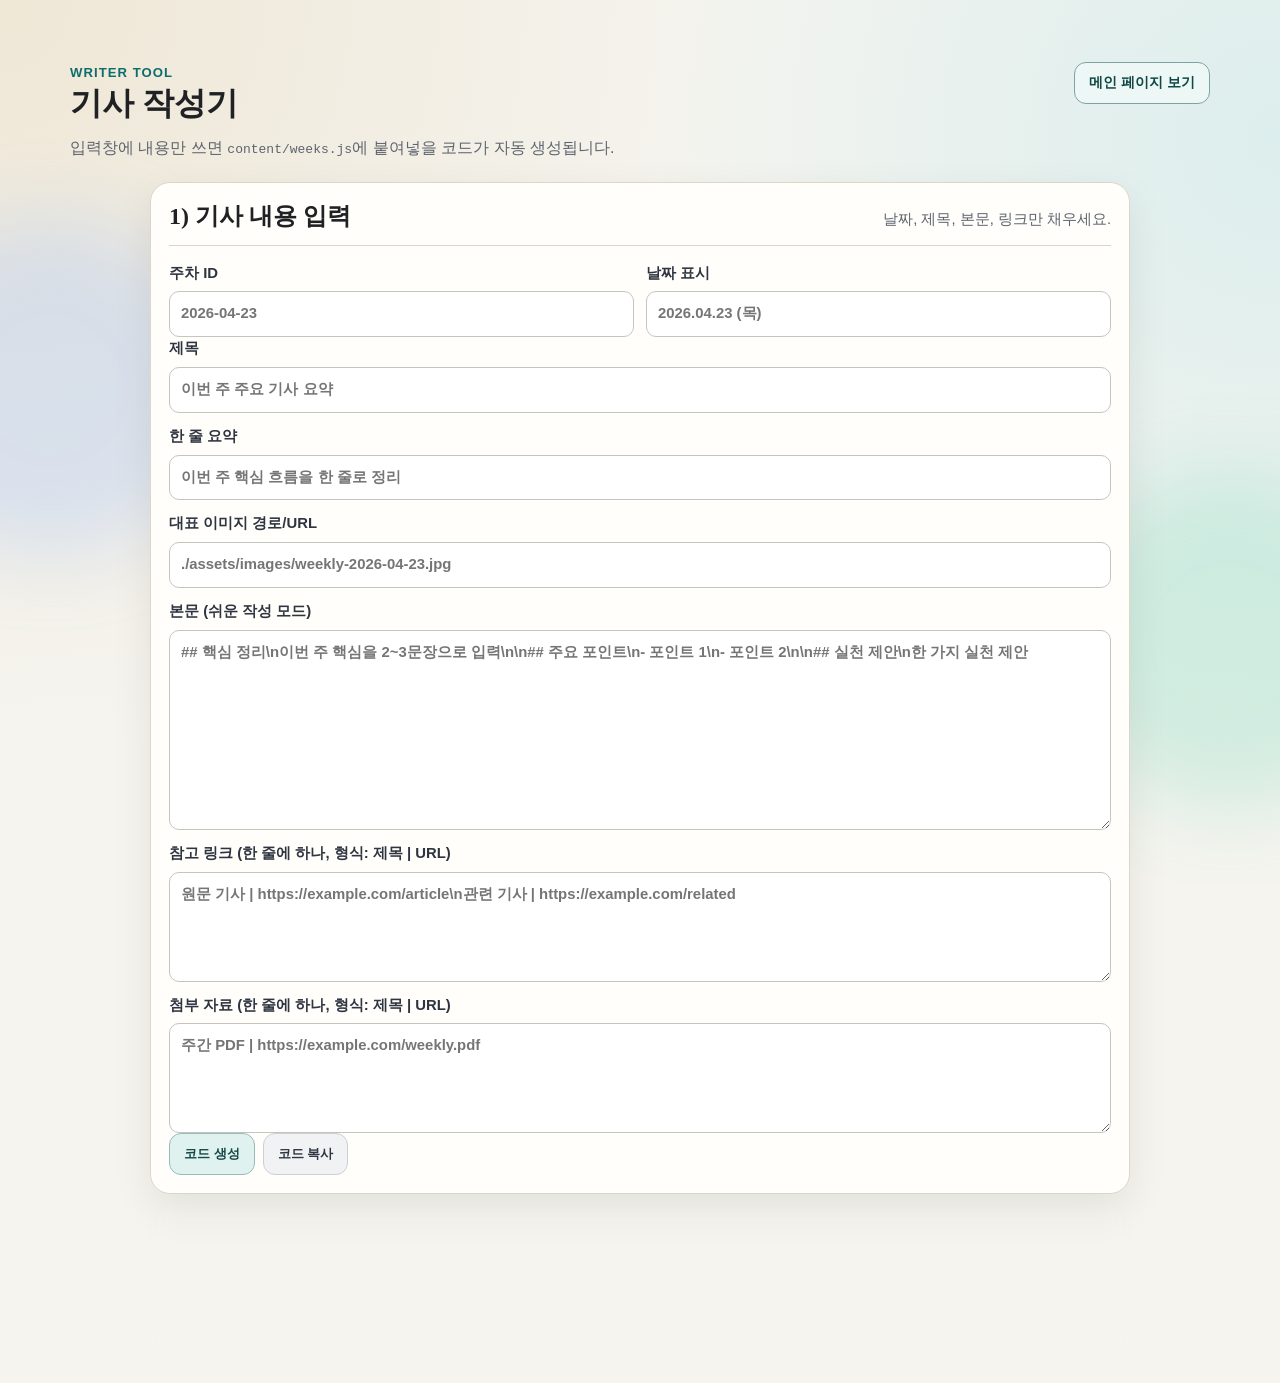
==== write.html @ 66817bb6 "Add easy article writer page and text-based article layout" ====
<!doctype html>
<html lang="ko">
  <head>
    <meta charset="UTF-8" />
    <meta name="viewport" content="width=device-width, initial-scale=1.0" />
    <title>기사 작성기 | 주간 기사 공유 플랫폼</title>
    <meta name="description" content="주간 기사 공유용 글을 쉽게 작성해 weeks.js 코드로 변환" />
    <link rel="stylesheet" href="./assets/styles.css" />
  </head>
  <body>
    <div class="bg-orb orb-1"></div>
    <div class="bg-orb orb-2"></div>

    <header class="site-header">
      <div class="site-header-top">
        <div>
          <p class="eyebrow">Writer Tool</p>
          <h1>기사 작성기</h1>
          <p class="site-intro">
            입력창에 내용만 쓰면 <code>content/weeks.js</code>에 붙여넣을 코드가 자동 생성됩니다.
          </p>
        </div>
        <a class="quick-link" href="./index.html">메인 페이지 보기</a>
      </div>
    </header>

    <main class="writer-layout">
      <section class="panel">
        <div class="panel-header">
          <h2>1) 기사 내용 입력</h2>
          <p class="subtle">날짜, 제목, 본문, 링크만 채우세요.</p>
        </div>

        <div class="writer-grid two">
          <label>
            주차 ID
            <input id="id" type="text" placeholder="2026-04-23" />
          </label>
          <label>
            날짜 표시
            <input id="dateLabel" type="text" placeholder="2026.04.23 (목)" />
          </label>
        </div>

        <div class="writer-grid">
          <label>
            제목
            <input id="title" type="text" placeholder="이번 주 주요 기사 요약" />
          </label>

          <label>
            한 줄 요약
            <input id="summary" type="text" placeholder="이번 주 핵심 흐름을 한 줄로 정리" />
          </label>

          <label>
            대표 이미지 경로/URL
            <input id="coverImage" type="text" placeholder="./assets/images/weekly-2026-04-23.jpg" />
          </label>

          <label>
            본문 (쉬운 작성 모드)
            <textarea
              id="articleText"
              class="article-input"
              placeholder="## 핵심 정리\n이번 주 핵심을 2~3문장으로 입력\n\n## 주요 포인트\n- 포인트 1\n- 포인트 2\n\n## 실천 제안\n한 가지 실천 제안"
            ></textarea>
          </label>

          <label>
            참고 링크 (한 줄에 하나, 형식: 제목 | URL)
            <textarea id="links" placeholder="원문 기사 | https://example.com/article\n관련 기사 | https://example.com/related"></textarea>
          </label>

          <label>
            첨부 자료 (한 줄에 하나, 형식: 제목 | URL)
            <textarea id="attachments" placeholder="주간 PDF | https://example.com/weekly.pdf"></textarea>
          </label>
        </div>

        <div class="writer-actions">
          <button id="generate" type="button">코드 생성</button>
          <button id="copy" type="button" class="secondary">코드 복사</button>
        </div>
      </section>

      <section class="panel">
        <div class="panel-header">
          <h2>2) 생성된 코드</h2>
          <p class="subtle">이 코드를 weeks 배열 맨 위에 붙여넣으세요.</p>
        </div>
        <pre id="snippet" class="snippet-box">아직 생성된 코드가 없습니다.</pre>
      </section>
    </main>

    <script src="./assets/writer.js"></script>
  </body>
</html>
---- assets/styles.css ----
:root {
  --bg: #f5f4ef;
  --panel: #fffdfa;
  --ink: #202124;
  --muted: #5e646e;
  --line: #dbd6ca;
  --accent: #0d6d6d;
  --accent-soft: #e5f3f2;
  --shadow: 0 14px 40px rgba(18, 20, 22, 0.08);
}

* {
  box-sizing: border-box;
}

body {
  margin: 0;
  min-height: 100vh;
  color: var(--ink);
  background: radial-gradient(circle at 0% 0%, #efe7d6 0%, transparent 40%),
    radial-gradient(circle at 100% 10%, #dceeed 0%, transparent 35%), var(--bg);
  font-family: "Pretendard Variable", "SUIT Variable", "Apple SD Gothic Neo",
    "Noto Sans KR", sans-serif;
  line-height: 1.6;
  padding: 20px;
  position: relative;
  overflow-x: hidden;
}

.bg-orb {
  position: fixed;
  width: 340px;
  height: 340px;
  border-radius: 999px;
  pointer-events: none;
  opacity: 0.25;
  filter: blur(40px);
  z-index: 0;
}

.orb-1 {
  background: #8db6ff;
  left: -120px;
  top: 24%;
}

.orb-2 {
  background: #6fd6b5;
  right: -120px;
  bottom: 10%;
}

.site-header,
.layout,
.site-footer {
  position: relative;
  z-index: 1;
  max-width: 1160px;
  margin: 0 auto;
}

.site-header {
  padding: 34px 10px 22px;
}

.site-header-top {
  display: flex;
  justify-content: space-between;
  align-items: flex-start;
  gap: 16px;
  flex-wrap: wrap;
}

.eyebrow {
  margin: 0;
  font-size: 0.82rem;
  letter-spacing: 0.08em;
  text-transform: uppercase;
  color: var(--accent);
  font-weight: 700;
}

h1,
h2,
h3,
h4 {
  margin: 0;
  font-family: "Noto Serif KR", "Iowan Old Style", serif;
  line-height: 1.3;
}

#site-title {
  margin-top: 8px;
  font-size: clamp(1.75rem, 4vw, 2.7rem);
}

.site-intro {
  margin: 10px 0 0;
  color: var(--muted);
  max-width: 760px;
}

.quick-link {
  text-decoration: none;
  display: inline-flex;
  align-items: center;
  justify-content: center;
  height: 42px;
  padding: 0 14px;
  border-radius: 12px;
  border: 1px solid #7ea3a0;
  background: #edf8f6;
  color: #124846;
  font-size: 0.9rem;
  font-weight: 700;
  white-space: nowrap;
}

.quick-link:hover {
  background: #d9efeb;
}

.layout {
  display: grid;
  gap: 18px;
  grid-template-columns: 1fr;
}

.panel {
  background: color-mix(in oklab, var(--panel), white 28%);
  border: 1px solid var(--line);
  border-radius: 20px;
  padding: 18px;
  box-shadow: var(--shadow);
  backdrop-filter: blur(8px);
}

.panel-header {
  display: flex;
  flex-wrap: wrap;
  justify-content: space-between;
  align-items: baseline;
  gap: 8px;
  padding-bottom: 12px;
  border-bottom: 1px solid var(--line);
  margin-bottom: 16px;
}

.subtle {
  margin: 0;
  color: var(--muted);
  font-size: 0.92rem;
}

.week-detail {
  display: grid;
  gap: 14px;
}

.hero-image {
  width: 100%;
  border-radius: 14px;
  border: 1px solid var(--line);
  object-fit: cover;
  aspect-ratio: 16/8;
  background: #e8e8e8;
}

.week-summary {
  margin: 0;
  font-size: 1rem;
}

.article-heading {
  margin: 2px 0;
  font-size: 1.05rem;
}

.article-paragraph {
  margin: 0;
  color: #2f3540;
}

.article-bullets {
  margin: 0;
  padding-left: 18px;
  display: grid;
  gap: 4px;
  color: #2f3540;
}

.section-block {
  border-left: 3px solid var(--accent);
  padding-left: 10px;
}

.section-block h4 {
  font-size: 1.03rem;
  margin-bottom: 3px;
}

.section-block p {
  margin: 0;
  color: #2f3540;
}

.link-list,
.attachment-list {
  margin: 0;
  padding-left: 18px;
  display: grid;
  gap: 4px;
}

.link-list a,
.attachment-list a {
  color: #004f98;
  text-decoration-thickness: 1px;
}

.archive-list {
  display: grid;
  gap: 10px;
}

.archive-item {
  text-align: left;
  width: 100%;
  border: 1px solid var(--line);
  background: #fff;
  border-radius: 12px;
  padding: 12px;
  cursor: pointer;
  transition: transform 0.18s ease, box-shadow 0.18s ease, border-color 0.18s ease;
}

.archive-item:hover,
.archive-item:focus-visible {
  transform: translateY(-2px);
  border-color: #8ab3ae;
  box-shadow: 0 10px 24px rgba(42, 58, 56, 0.1);
  outline: none;
}

.archive-item.active {
  border-color: var(--accent);
  background: var(--accent-soft);
}

.archive-item .date {
  margin: 0;
  font-size: 0.82rem;
  color: var(--muted);
}

.archive-item .title {
  margin: 3px 0 0;
  font-size: 0.96rem;
  font-weight: 650;
  color: #253138;
}

.site-footer {
  margin-top: 20px;
  padding: 10px;
  color: var(--muted);
  font-size: 0.9rem;
}

.writer-layout {
  position: relative;
  z-index: 1;
  max-width: 980px;
  margin: 0 auto;
  display: grid;
  gap: 16px;
}

.writer-grid {
  display: grid;
  gap: 12px;
  grid-template-columns: 1fr;
}

.writer-grid.two {
  grid-template-columns: 1fr;
}

.writer-layout label {
  display: grid;
  gap: 6px;
  font-weight: 650;
  font-size: 0.93rem;
  color: #2f3540;
}

.writer-layout input,
.writer-layout textarea {
  width: 100%;
  border: 1px solid #c5c5c0;
  border-radius: 10px;
  background: #fff;
  padding: 10px 11px;
  font: inherit;
  color: inherit;
}

.writer-layout textarea {
  min-height: 110px;
  resize: vertical;
}

.writer-layout .article-input {
  min-height: 200px;
}

.writer-actions {
  display: flex;
  gap: 8px;
  flex-wrap: wrap;
}

.writer-actions button {
  height: 42px;
  border: 1px solid #9abbb8;
  background: #dff2ef;
  color: #154846;
  border-radius: 12px;
  padding: 0 14px;
  font-weight: 700;
  cursor: pointer;
}

.writer-actions button.secondary {
  background: #f1f2f4;
  border-color: #cccfd6;
  color: #2e3642;
}

.snippet-box {
  margin: 0;
  white-space: pre-wrap;
  background: #0f1418;
  color: #d7e4f7;
  border-radius: 12px;
  border: 1px solid #283a53;
  padding: 12px;
  font-size: 0.84rem;
  line-height: 1.55;
}

@media (min-width: 960px) {
  body {
    padding: 28px;
  }

  .layout {
    grid-template-columns: 1.7fr 1fr;
    align-items: start;
  }

  .side-panel {
    position: sticky;
    top: 20px;
    max-height: calc(100vh - 40px);
    overflow: auto;
  }

  .writer-grid.two {
    grid-template-columns: 1fr 1fr;
  }
}
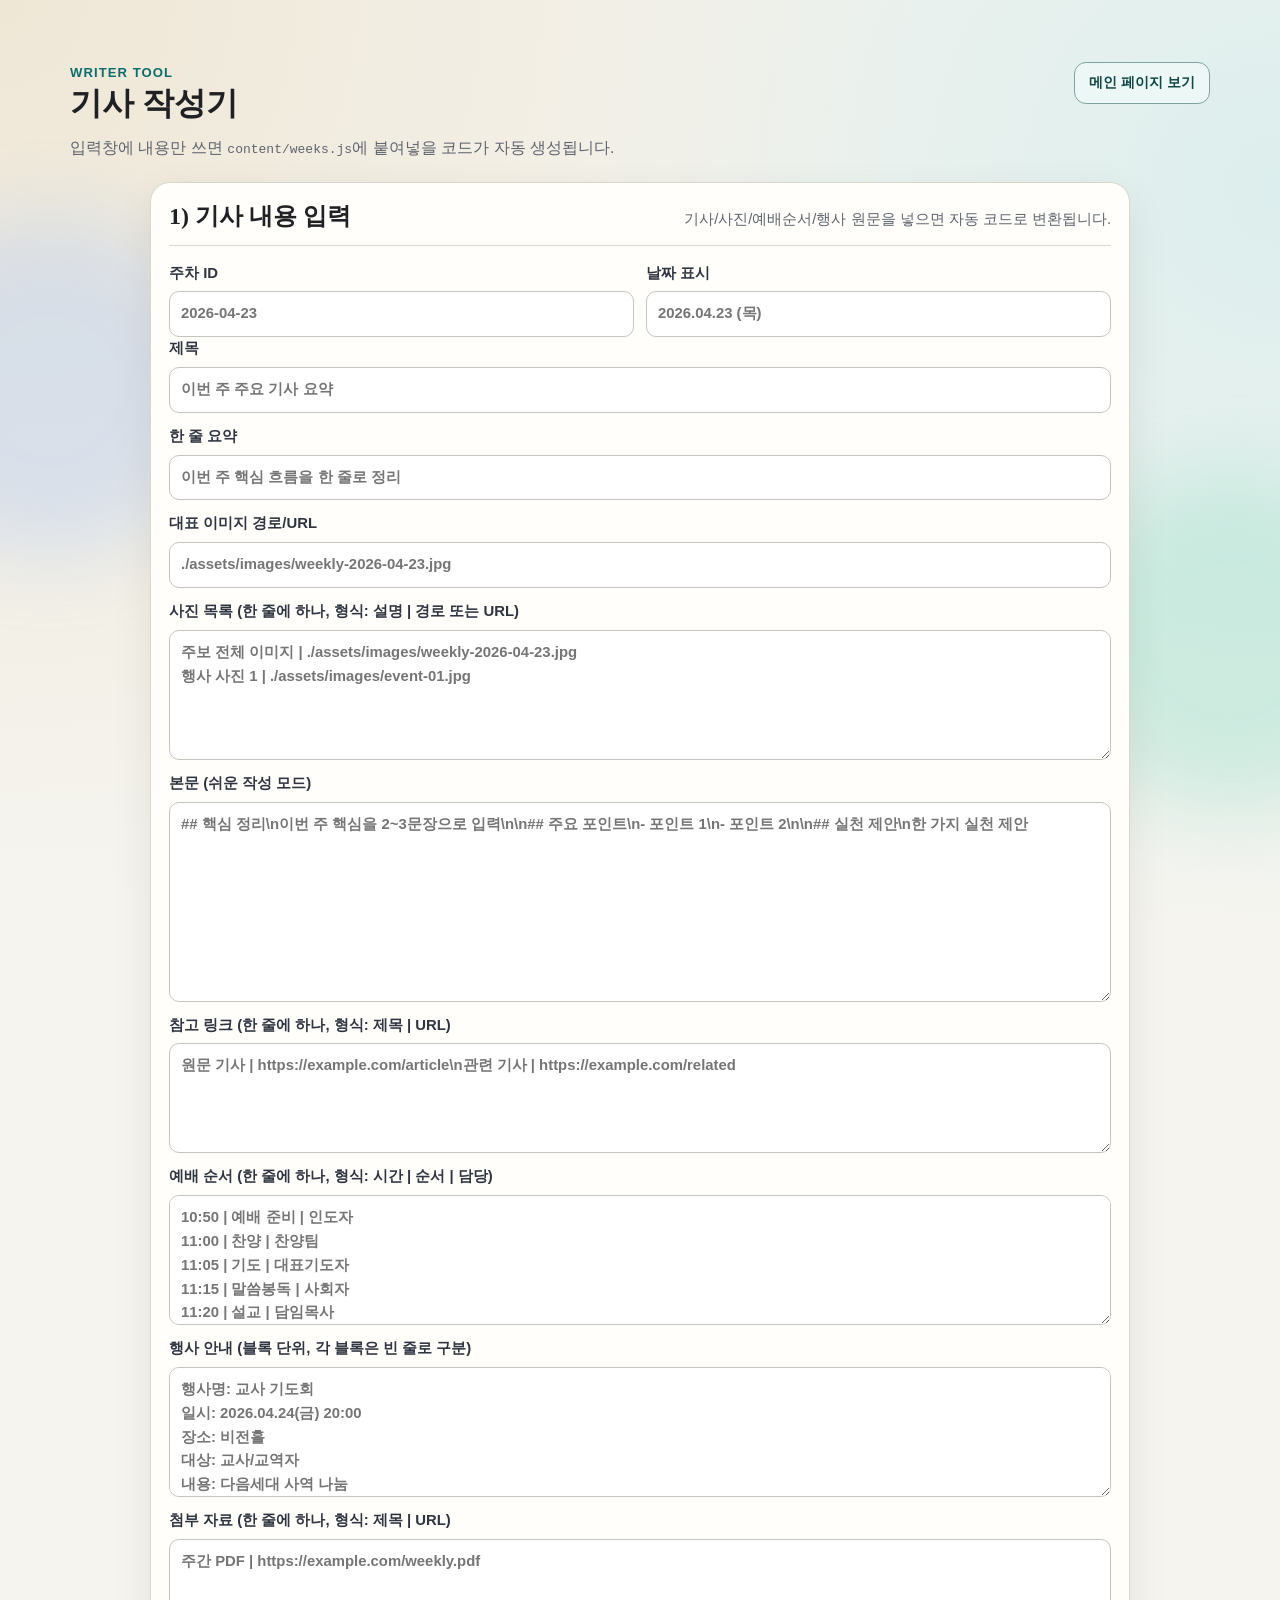
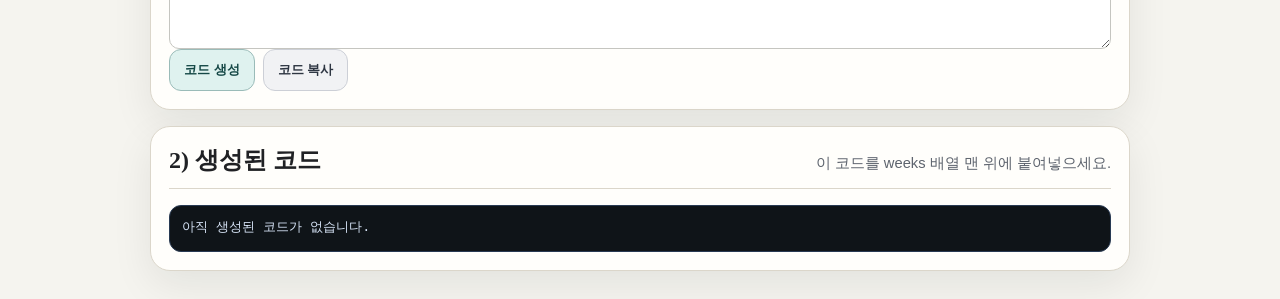
==== commit d45ccfd8: "Add auto-filled bulletin layout for articles, worship order, and events" ====
--- a/write.html
+++ b/write.html
@@ -28,7 +28,7 @@
       <section class="panel">
         <div class="panel-header">
           <h2>1) 기사 내용 입력</h2>
-          <p class="subtle">날짜, 제목, 본문, 링크만 채우세요.</p>
+          <p class="subtle">기사/사진/예배순서/행사 원문을 넣으면 자동 코드로 변환됩니다.</p>
         </div>
 
         <div class="writer-grid two">
@@ -59,6 +59,14 @@
           </label>
 
           <label>
+            사진 목록 (한 줄에 하나, 형식: 설명 | 경로 또는 URL)
+            <textarea
+              id="galleryImages"
+              placeholder="주보 전체 이미지 | ./assets/images/weekly-2026-04-23.jpg&#10;행사 사진 1 | ./assets/images/event-01.jpg"
+            ></textarea>
+          </label>
+
+          <label>
             본문 (쉬운 작성 모드)
             <textarea
               id="articleText"
@@ -70,6 +78,22 @@
           <label>
             참고 링크 (한 줄에 하나, 형식: 제목 | URL)
             <textarea id="links" placeholder="원문 기사 | https://example.com/article\n관련 기사 | https://example.com/related"></textarea>
+          </label>
+
+          <label>
+            예배 순서 (한 줄에 하나, 형식: 시간 | 순서 | 담당)
+            <textarea
+              id="serviceOrderRaw"
+              placeholder="10:50 | 예배 준비 | 인도자&#10;11:00 | 찬양 | 찬양팀&#10;11:05 | 기도 | 대표기도자&#10;11:15 | 말씀봉독 | 사회자&#10;11:20 | 설교 | 담임목사"
+            ></textarea>
+          </label>
+
+          <label>
+            행사 안내 (블록 단위, 각 블록은 빈 줄로 구분)
+            <textarea
+              id="eventsRaw"
+              placeholder="행사명: 교사 기도회&#10;일시: 2026.04.24(금) 20:00&#10;장소: 비전홀&#10;대상: 교사/교역자&#10;내용: 다음세대 사역 나눔&#10;문의: 교육부장 010-0000-0000&#10;&#10;행사명: 청년 수련회&#10;일시: 2026.05.02(토)-05.03(주일)&#10;장소: 수양관&#10;대상: 청년부&#10;신청: 4월 25일까지&#10;문의: 청년부 리더"
+            ></textarea>
           </label>
 
           <label>
--- a/assets/styles.css
+++ b/assets/styles.css
@@ -171,6 +171,18 @@
   font-size: 1rem;
 }
 
+.info-block {
+  border: 1px solid #d2d7d3;
+  border-radius: 14px;
+  padding: 12px;
+  background: #fbfcfb;
+}
+
+.info-title {
+  margin: 0 0 9px;
+  font-size: 1.02rem;
+}
+
 .article-heading {
   margin: 2px 0;
   font-size: 1.05rem;
@@ -187,6 +199,101 @@
   display: grid;
   gap: 4px;
   color: #2f3540;
+}
+
+.gallery-grid {
+  display: grid;
+  grid-template-columns: repeat(auto-fit, minmax(160px, 1fr));
+  gap: 8px;
+}
+
+.gallery-item {
+  margin: 0;
+}
+
+.gallery-item img {
+  width: 100%;
+  border: 1px solid #d0d0d0;
+  border-radius: 10px;
+  aspect-ratio: 4 / 3;
+  object-fit: cover;
+  background: #ececec;
+}
+
+.gallery-item figcaption {
+  margin-top: 4px;
+  font-size: 0.82rem;
+  color: var(--muted);
+}
+
+.order-table-wrap {
+  overflow-x: auto;
+}
+
+.order-table {
+  width: 100%;
+  border-collapse: collapse;
+  min-width: 480px;
+}
+
+.order-table th,
+.order-table td {
+  border: 1px solid #d7dedf;
+  padding: 8px 9px;
+  text-align: left;
+  font-size: 0.91rem;
+}
+
+.order-table th {
+  background: #ecf4f4;
+  color: #264646;
+}
+
+.events-grid {
+  display: grid;
+  gap: 10px;
+}
+
+.event-card {
+  border: 1px solid #d8dfda;
+  border-radius: 12px;
+  padding: 11px;
+  background: #fff;
+}
+
+.event-card h5 {
+  margin: 0 0 8px;
+  font-size: 0.98rem;
+}
+
+.event-card dl {
+  margin: 0;
+  display: grid;
+  gap: 5px;
+}
+
+.event-card dl div {
+  display: grid;
+  grid-template-columns: 52px 1fr;
+  gap: 8px;
+}
+
+.event-card dt {
+  color: #4e5861;
+  font-size: 0.85rem;
+}
+
+.event-card dd {
+  margin: 0;
+  color: #1f2428;
+  font-size: 0.9rem;
+}
+
+.event-extra {
+  margin: 8px 0 0;
+  padding-left: 18px;
+  color: #293338;
+  font-size: 0.88rem;
 }
 
 .section-block {
@@ -314,6 +421,12 @@
   min-height: 200px;
 }
 
+#galleryImages,
+#serviceOrderRaw,
+#eventsRaw {
+  min-height: 130px;
+}
+
 .writer-actions {
   display: flex;
   gap: 8px;
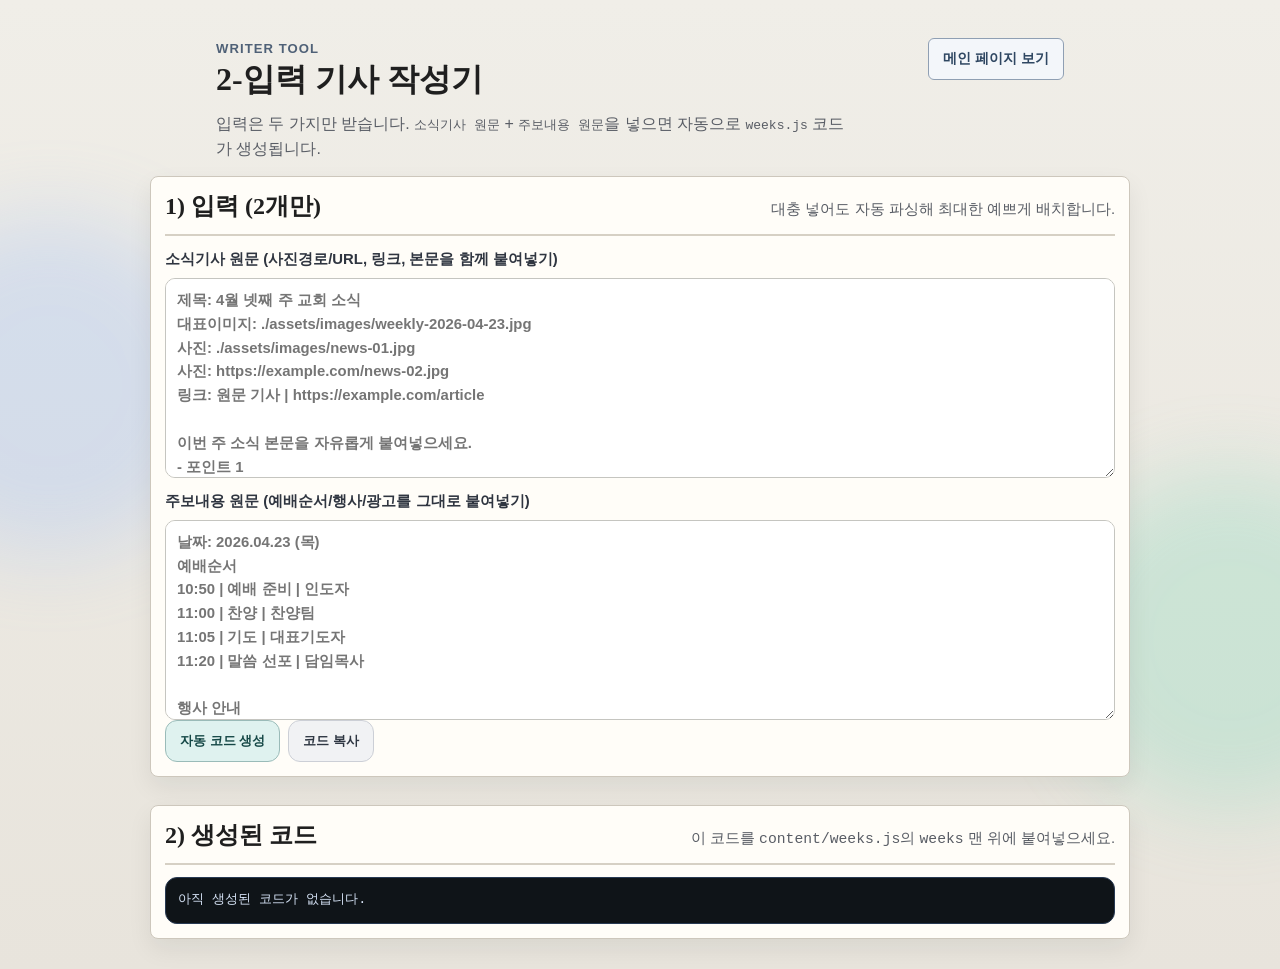
==== commit ff1fc349: "Simplify writer to two-input flow for news and bulletin" ====
--- a/write.html
+++ b/write.html
@@ -4,7 +4,7 @@
     <meta charset="UTF-8" />
     <meta name="viewport" content="width=device-width, initial-scale=1.0" />
     <title>기사 작성기 | 주간 기사 공유 플랫폼</title>
-    <meta name="description" content="주간 기사 공유용 글을 쉽게 작성해 weeks.js 코드로 변환" />
+    <meta name="description" content="소식기사/주보내용 두 입력으로 자동 주간 콘텐츠 생성" />
     <link rel="stylesheet" href="./assets/styles.css" />
   </head>
   <body>
@@ -15,9 +15,10 @@
       <div class="site-header-top">
         <div>
           <p class="eyebrow">Writer Tool</p>
-          <h1>기사 작성기</h1>
+          <h1>2-입력 기사 작성기</h1>
           <p class="site-intro">
-            입력창에 내용만 쓰면 <code>content/weeks.js</code>에 붙여넣을 코드가 자동 생성됩니다.
+            입력은 두 가지만 받습니다. <code>소식기사 원문</code> + <code>주보내용 원문</code>을 넣으면
+            자동으로 <code>weeks.js</code> 코드가 생성됩니다.
           </p>
         </div>
         <a class="quick-link" href="./index.html">메인 페이지 보기</a>
@@ -27,83 +28,32 @@
     <main class="writer-layout">
       <section class="panel">
         <div class="panel-header">
-          <h2>1) 기사 내용 입력</h2>
-          <p class="subtle">기사/사진/예배순서/행사 원문을 넣으면 자동 코드로 변환됩니다.</p>
-        </div>
-
-        <div class="writer-grid two">
-          <label>
-            주차 ID
-            <input id="id" type="text" placeholder="2026-04-23" />
-          </label>
-          <label>
-            날짜 표시
-            <input id="dateLabel" type="text" placeholder="2026.04.23 (목)" />
-          </label>
+          <h2>1) 입력 (2개만)</h2>
+          <p class="subtle">대충 넣어도 자동 파싱해 최대한 예쁘게 배치합니다.</p>
         </div>
 
         <div class="writer-grid">
           <label>
-            제목
-            <input id="title" type="text" placeholder="이번 주 주요 기사 요약" />
-          </label>
-
-          <label>
-            한 줄 요약
-            <input id="summary" type="text" placeholder="이번 주 핵심 흐름을 한 줄로 정리" />
-          </label>
-
-          <label>
-            대표 이미지 경로/URL
-            <input id="coverImage" type="text" placeholder="./assets/images/weekly-2026-04-23.jpg" />
-          </label>
-
-          <label>
-            사진 목록 (한 줄에 하나, 형식: 설명 | 경로 또는 URL)
+            소식기사 원문 (사진경로/URL, 링크, 본문을 함께 붙여넣기)
             <textarea
-              id="galleryImages"
-              placeholder="주보 전체 이미지 | ./assets/images/weekly-2026-04-23.jpg&#10;행사 사진 1 | ./assets/images/event-01.jpg"
+              id="newsRaw"
+              class="article-input"
+              placeholder="제목: 4월 넷째 주 교회 소식&#10;대표이미지: ./assets/images/weekly-2026-04-23.jpg&#10;사진: ./assets/images/news-01.jpg&#10;사진: https://example.com/news-02.jpg&#10;링크: 원문 기사 | https://example.com/article&#10;&#10;이번 주 소식 본문을 자유롭게 붙여넣으세요.&#10;- 포인트 1&#10;- 포인트 2"
             ></textarea>
           </label>
 
           <label>
-            본문 (쉬운 작성 모드)
+            주보내용 원문 (예배순서/행사/광고를 그대로 붙여넣기)
             <textarea
-              id="articleText"
+              id="bulletinRaw"
               class="article-input"
-              placeholder="## 핵심 정리\n이번 주 핵심을 2~3문장으로 입력\n\n## 주요 포인트\n- 포인트 1\n- 포인트 2\n\n## 실천 제안\n한 가지 실천 제안"
+              placeholder="날짜: 2026.04.23 (목)&#10;예배순서&#10;10:50 | 예배 준비 | 인도자&#10;11:00 | 찬양 | 찬양팀&#10;11:05 | 기도 | 대표기도자&#10;11:20 | 말씀 선포 | 담임목사&#10;&#10;행사 안내&#10;행사명: 교사 기도회&#10;일시: 2026.04.24(금) 20:00&#10;장소: 비전홀&#10;대상: 교사/교역자&#10;문의: 교육부장 010-0000-0000&#10;&#10;행사명: 청년 수련회&#10;일시: 2026.05.02(토)-05.03(주일)&#10;장소: 수양관&#10;대상: 청년부&#10;신청: 4월 25일까지"
             ></textarea>
-          </label>
-
-          <label>
-            참고 링크 (한 줄에 하나, 형식: 제목 | URL)
-            <textarea id="links" placeholder="원문 기사 | https://example.com/article\n관련 기사 | https://example.com/related"></textarea>
-          </label>
-
-          <label>
-            예배 순서 (한 줄에 하나, 형식: 시간 | 순서 | 담당)
-            <textarea
-              id="serviceOrderRaw"
-              placeholder="10:50 | 예배 준비 | 인도자&#10;11:00 | 찬양 | 찬양팀&#10;11:05 | 기도 | 대표기도자&#10;11:15 | 말씀봉독 | 사회자&#10;11:20 | 설교 | 담임목사"
-            ></textarea>
-          </label>
-
-          <label>
-            행사 안내 (블록 단위, 각 블록은 빈 줄로 구분)
-            <textarea
-              id="eventsRaw"
-              placeholder="행사명: 교사 기도회&#10;일시: 2026.04.24(금) 20:00&#10;장소: 비전홀&#10;대상: 교사/교역자&#10;내용: 다음세대 사역 나눔&#10;문의: 교육부장 010-0000-0000&#10;&#10;행사명: 청년 수련회&#10;일시: 2026.05.02(토)-05.03(주일)&#10;장소: 수양관&#10;대상: 청년부&#10;신청: 4월 25일까지&#10;문의: 청년부 리더"
-            ></textarea>
-          </label>
-
-          <label>
-            첨부 자료 (한 줄에 하나, 형식: 제목 | URL)
-            <textarea id="attachments" placeholder="주간 PDF | https://example.com/weekly.pdf"></textarea>
           </label>
         </div>
 
         <div class="writer-actions">
-          <button id="generate" type="button">코드 생성</button>
+          <button id="generate" type="button">자동 코드 생성</button>
           <button id="copy" type="button" class="secondary">코드 복사</button>
         </div>
       </section>
@@ -111,7 +61,7 @@
       <section class="panel">
         <div class="panel-header">
           <h2>2) 생성된 코드</h2>
-          <p class="subtle">이 코드를 weeks 배열 맨 위에 붙여넣으세요.</p>
+          <p class="subtle">이 코드를 <code>content/weeks.js</code>의 <code>weeks</code> 맨 위에 붙여넣으세요.</p>
         </div>
         <pre id="snippet" class="snippet-box">아직 생성된 코드가 없습니다.</pre>
       </section>
--- a/assets/styles.css
+++ b/assets/styles.css
@@ -1,12 +1,12 @@
 :root {
-  --bg: #f5f4ef;
-  --panel: #fffdfa;
-  --ink: #202124;
-  --muted: #5e646e;
-  --line: #dbd6ca;
-  --accent: #0d6d6d;
-  --accent-soft: #e5f3f2;
-  --shadow: 0 14px 40px rgba(18, 20, 22, 0.08);
+  --bg: #eceae4;
+  --panel: #fffdf8;
+  --ink: #1f1f1f;
+  --muted: #595d65;
+  --line: #cdc7bc;
+  --accent: #234c77;
+  --accent-soft: #e9eff6;
+  --shadow: 0 10px 24px rgba(20, 22, 24, 0.07);
 }
 
 * {
@@ -17,8 +17,7 @@
   margin: 0;
   min-height: 100vh;
   color: var(--ink);
-  background: radial-gradient(circle at 0% 0%, #efe7d6 0%, transparent 40%),
-    radial-gradient(circle at 100% 10%, #dceeed 0%, transparent 35%), var(--bg);
+  background: linear-gradient(180deg, #f0eee8 0%, #e8e4dc 100%);
   font-family: "Pretendard Variable", "SUIT Variable", "Apple SD Gothic Neo",
     "Noto Sans KR", sans-serif;
   line-height: 1.6;
@@ -55,12 +54,12 @@
 .site-footer {
   position: relative;
   z-index: 1;
-  max-width: 1160px;
+  max-width: 860px;
   margin: 0 auto;
 }
 
 .site-header {
-  padding: 34px 10px 22px;
+  padding: 20px 6px 14px;
 }
 
 .site-header-top {
@@ -76,7 +75,7 @@
   font-size: 0.82rem;
   letter-spacing: 0.08em;
   text-transform: uppercase;
-  color: var(--accent);
+  color: #4f6177;
   font-weight: 700;
 }
 
@@ -85,7 +84,7 @@
 h3,
 h4 {
   margin: 0;
-  font-family: "Noto Serif KR", "Iowan Old Style", serif;
+  font-family: "Noto Serif KR", "Times New Roman", serif;
   line-height: 1.3;
 }
 
@@ -97,7 +96,7 @@
 .site-intro {
   margin: 10px 0 0;
   color: var(--muted);
-  max-width: 760px;
+  max-width: 640px;
 }
 
 .quick-link {
@@ -107,32 +106,31 @@
   justify-content: center;
   height: 42px;
   padding: 0 14px;
-  border-radius: 12px;
-  border: 1px solid #7ea3a0;
-  background: #edf8f6;
-  color: #124846;
+  border-radius: 6px;
+  border: 1px solid #8f9fb3;
+  background: #f3f6fa;
+  color: #2f4762;
   font-size: 0.9rem;
   font-weight: 700;
   white-space: nowrap;
 }
 
 .quick-link:hover {
-  background: #d9efeb;
+  background: #e8eef6;
 }
 
 .layout {
-  display: grid;
-  gap: 18px;
-  grid-template-columns: 1fr;
+  display: block;
 }
 
 .panel {
-  background: color-mix(in oklab, var(--panel), white 28%);
+  background: var(--panel);
   border: 1px solid var(--line);
-  border-radius: 20px;
-  padding: 18px;
+  border-radius: 8px;
+  padding: 14px;
   box-shadow: var(--shadow);
-  backdrop-filter: blur(8px);
+  backdrop-filter: none;
+  margin-bottom: 12px;
 }
 
 .panel-header {
@@ -142,8 +140,8 @@
   align-items: baseline;
   gap: 8px;
   padding-bottom: 12px;
-  border-bottom: 1px solid var(--line);
-  margin-bottom: 16px;
+  border-bottom: 2px solid #d6d0c4;
+  margin-bottom: 12px;
 }
 
 .subtle {
@@ -154,33 +152,37 @@
 
 .week-detail {
   display: grid;
-  gap: 14px;
+  gap: 10px;
 }
 
 .hero-image {
   width: 100%;
-  border-radius: 14px;
+  border-radius: 6px;
   border: 1px solid var(--line);
   object-fit: cover;
-  aspect-ratio: 16/8;
+  aspect-ratio: 16/9;
   background: #e8e8e8;
 }
 
 .week-summary {
   margin: 0;
-  font-size: 1rem;
+  font-size: 0.95rem;
+  border-left: 3px solid #b8c2cd;
+  padding-left: 8px;
 }
 
 .info-block {
-  border: 1px solid #d2d7d3;
-  border-radius: 14px;
-  padding: 12px;
-  background: #fbfcfb;
+  border: 1px solid #d4cec3;
+  border-radius: 6px;
+  padding: 10px;
+  background: #fcfbf8;
 }
 
 .info-title {
-  margin: 0 0 9px;
-  font-size: 1.02rem;
+  margin: 0 0 8px;
+  font-size: 0.98rem;
+  letter-spacing: 0.02em;
+  color: #2b3f56;
 }
 
 .article-heading {
@@ -203,8 +205,8 @@
 
 .gallery-grid {
   display: grid;
-  grid-template-columns: repeat(auto-fit, minmax(160px, 1fr));
-  gap: 8px;
+  grid-template-columns: repeat(auto-fit, minmax(140px, 1fr));
+  gap: 6px;
 }
 
 .gallery-item {
@@ -214,7 +216,7 @@
 .gallery-item img {
   width: 100%;
   border: 1px solid #d0d0d0;
-  border-radius: 10px;
+  border-radius: 5px;
   aspect-ratio: 4 / 3;
   object-fit: cover;
   background: #ececec;
@@ -238,15 +240,15 @@
 
 .order-table th,
 .order-table td {
-  border: 1px solid #d7dedf;
-  padding: 8px 9px;
+  border: 1px solid #d8d2c8;
+  padding: 7px 8px;
   text-align: left;
-  font-size: 0.91rem;
+  font-size: 0.87rem;
 }
 
 .order-table th {
-  background: #ecf4f4;
-  color: #264646;
+  background: #eef2f6;
+  color: #30465f;
 }
 
 .events-grid {
@@ -255,15 +257,15 @@
 }
 
 .event-card {
-  border: 1px solid #d8dfda;
-  border-radius: 12px;
-  padding: 11px;
+  border: 1px solid #d7d1c6;
+  border-radius: 6px;
+  padding: 10px;
   background: #fff;
 }
 
 .event-card h5 {
-  margin: 0 0 8px;
-  font-size: 0.98rem;
+  margin: 0 0 7px;
+  font-size: 0.94rem;
 }
 
 .event-card dl {
@@ -280,13 +282,13 @@
 
 .event-card dt {
   color: #4e5861;
-  font-size: 0.85rem;
+  font-size: 0.82rem;
 }
 
 .event-card dd {
   margin: 0;
   color: #1f2428;
-  font-size: 0.9rem;
+  font-size: 0.87rem;
 }
 
 .event-extra {
@@ -297,12 +299,12 @@
 }
 
 .section-block {
-  border-left: 3px solid var(--accent);
-  padding-left: 10px;
+  border-left: 2px solid #7f97b3;
+  padding-left: 8px;
 }
 
 .section-block h4 {
-  font-size: 1.03rem;
+  font-size: 0.96rem;
   margin-bottom: 3px;
 }
 
@@ -327,7 +329,7 @@
 
 .archive-list {
   display: grid;
-  gap: 10px;
+  gap: 6px;
 }
 
 .archive-item {
@@ -335,23 +337,23 @@
   width: 100%;
   border: 1px solid var(--line);
   background: #fff;
-  border-radius: 12px;
-  padding: 12px;
+  border-radius: 6px;
+  padding: 9px 10px;
   cursor: pointer;
   transition: transform 0.18s ease, box-shadow 0.18s ease, border-color 0.18s ease;
 }
 
 .archive-item:hover,
 .archive-item:focus-visible {
-  transform: translateY(-2px);
-  border-color: #8ab3ae;
-  box-shadow: 0 10px 24px rgba(42, 58, 56, 0.1);
+  transform: translateY(-1px);
+  border-color: #8ea4bd;
+  box-shadow: 0 6px 14px rgba(51, 61, 73, 0.1);
   outline: none;
 }
 
 .archive-item.active {
-  border-color: var(--accent);
-  background: var(--accent-soft);
+  border-color: #6f89a6;
+  background: #eef3f8;
 }
 
 .archive-item .date {
@@ -368,10 +370,10 @@
 }
 
 .site-footer {
-  margin-top: 20px;
-  padding: 10px;
+  margin-top: 10px;
+  padding: 6px;
   color: var(--muted);
-  font-size: 0.9rem;
+  font-size: 0.84rem;
 }
 
 .writer-layout {
@@ -464,19 +466,7 @@
 
 @media (min-width: 960px) {
   body {
-    padding: 28px;
-  }
-
-  .layout {
-    grid-template-columns: 1.7fr 1fr;
-    align-items: start;
-  }
-
-  .side-panel {
-    position: sticky;
-    top: 20px;
-    max-height: calc(100vh - 40px);
-    overflow: auto;
+    padding: 18px;
   }
 
   .writer-grid.two {
